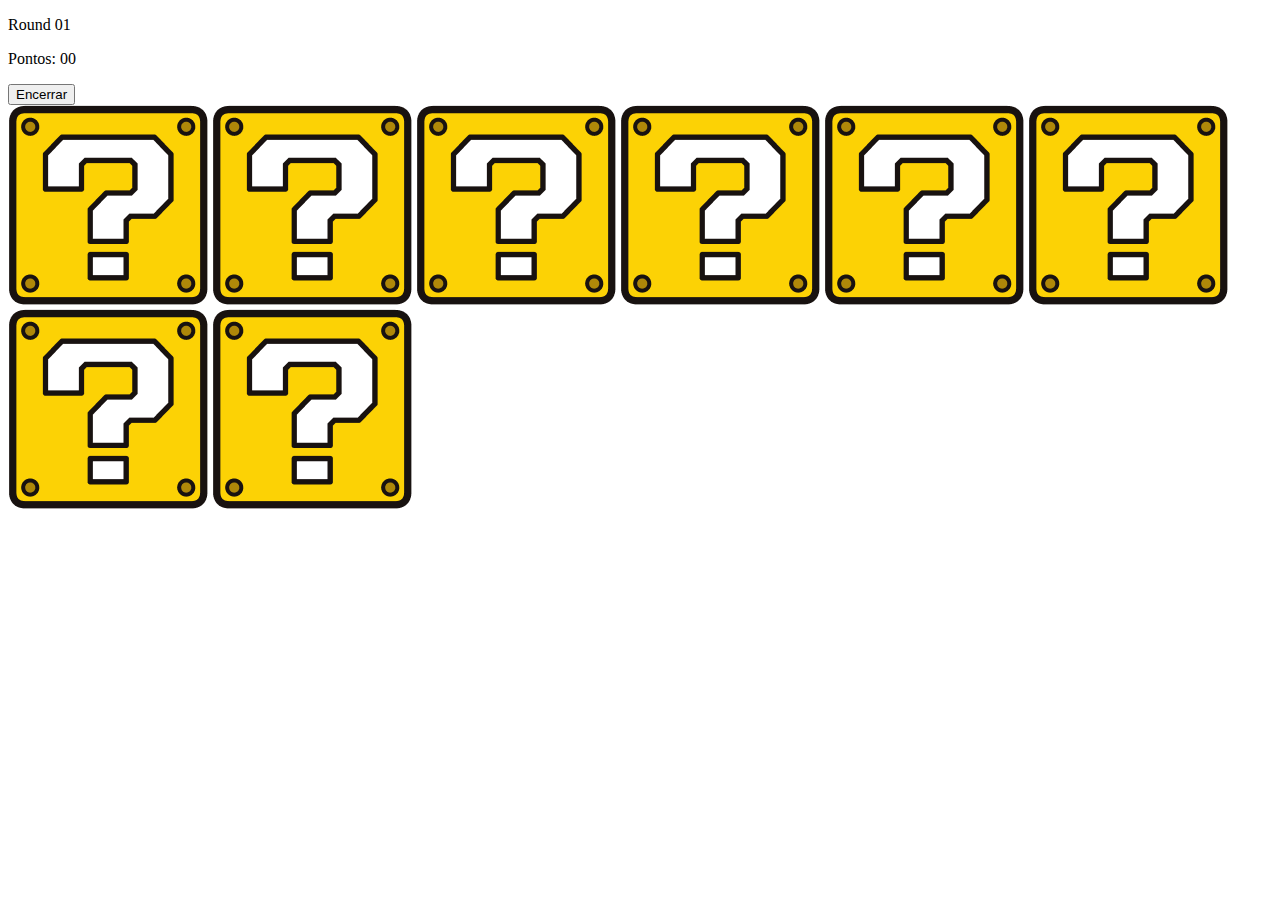
==== jogo.html @ 510e6f21 "Estrutura básica HTML" ====
<!DOCTYPE html>
<html lang="en">
<head>
    <meta charset="UTF-8">
    <meta name="viewport" content="width=device-width, initial-scale=1.0">
    <title>Mario Memory</title>
</head>
<body>
    <header>
        <p>Round <span>01</span></p>
        <p>Pontos: <span>00</span></p>
        <button>Encerrar</button>
    </header>
    <main>
        <img src="./src/img/QuestionBlock.png" alt="Card do Jogo">
        <img src="./src/img/QuestionBlock.png" alt="Card do Jogo">
        <img src="./src/img/QuestionBlock.png" alt="Card do Jogo">
        <img src="./src/img/QuestionBlock.png" alt="Card do Jogo">
        <img src="./src/img/QuestionBlock.png" alt="Card do Jogo">
        <img src="./src/img/QuestionBlock.png" alt="Card do Jogo">
        <img src="./src/img/QuestionBlock.png" alt="Card do Jogo">
        <img src="./src/img/QuestionBlock.png" alt="Card do Jogo">
    </main>
</body>
</html>
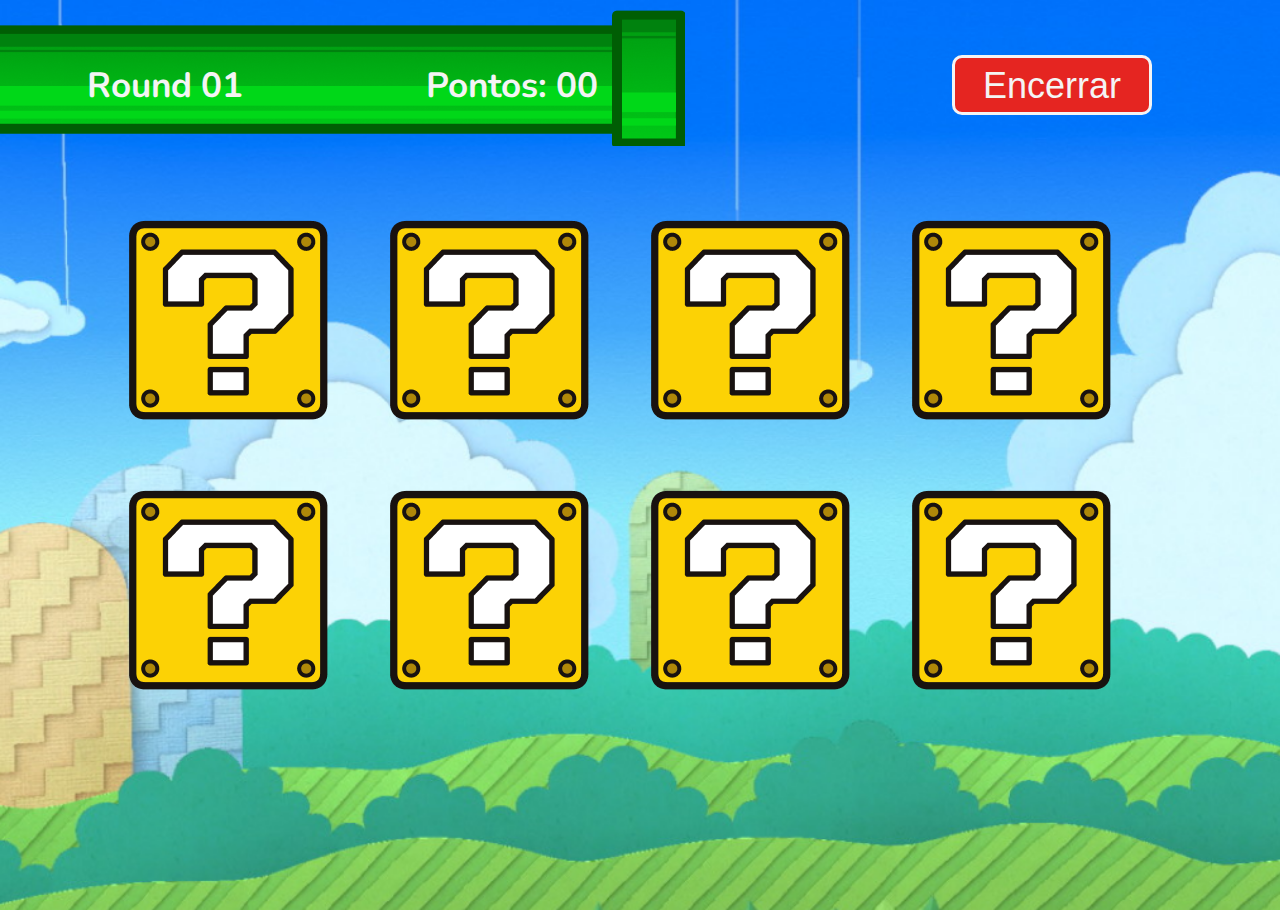
==== commit ed266512: "feat: Game Page" ====
--- a/jogo.html
+++ b/jogo.html
@@ -3,13 +3,20 @@
 <head>
     <meta charset="UTF-8">
     <meta name="viewport" content="width=device-width, initial-scale=1.0">
+    <link rel="stylesheet" type="text/css" href="src/css/reset.css">
+    <link rel="preconnect" href="https://fonts.googleapis.com">
+    <link rel="preconnect" href="https://fonts.gstatic.com" crossorigin>
+    <link href="https://fonts.googleapis.com/css2?family=Nunito:wght@200;300;400;500;600;700;800;900&display=swap" rel="stylesheet">
+    <link rel="stylesheet" type="text/css" href="src/css/jogo.css">
     <title>Mario Memory</title>
 </head>
 <body>
     <header>
-        <p>Round <span>01</span></p>
-        <p>Pontos: <span>00</span></p>
-        <button>Encerrar</button>
+        <div id="cano">
+            <p>Round <span>01</span></p>
+            <p>Pontos: <span>00</span></p>
+        </div>
+        <button id="btn-finish" >Encerrar</button>
     </header>
     <main>
         <img src="./src/img/QuestionBlock.png" alt="Card do Jogo">
--- a/src/css/jogo.css
+++ b/src/css/jogo.css
@@ -0,0 +1,67 @@
+body {
+    background-image: url("../img/bg.png");
+    background-repeat: no-repeat;
+    background-size: cover;
+    height: 100vh;
+    font-family: 'Nunito', sans-serif;
+    justify-content: center;
+    align-items: center;
+}
+
+header {
+    display: flex;
+    justify-content: space-between;
+    align-items: center;
+    margin: 10px 0px 60px;
+}
+
+#cano {
+    background-image: url("../img/Pipe.png");
+    width: 685px;
+    height: 150px;
+    background-repeat: no-repeat;
+    display: flex;
+    justify-content: space-between;
+    align-items: center;
+    font-weight: 700;
+    font-size: 35px;
+    color: #f4f4f4;
+    line-height: 55px;
+}
+
+#cano p {
+    margin: 0px 70px;
+    padding: 17px;
+}
+
+#btn-finish {
+    background-color: #E52521;
+    width: 200px;
+    height: 60px;
+    top: 49px;
+    left: 984px;
+    border: 3px solid #f4f4f4;
+    border-radius: 10px;
+    color: #f4f4f4;
+    font-weight: 400;
+    font-size: 36px;
+    text-align: center;
+    margin-right: 10%;
+    line-height: 49px;
+}
+
+#btn-finish:hover {
+    color: #E52521;
+    background-color: #f4f4f4;
+    border: 3px solid #E52521;
+    cursor: pointer;
+}
+
+main {
+    display: grid;
+    grid-template-columns: auto auto auto auto;
+    margin: 0 auto;
+    width: 80%;
+    grid-column-gap: 20px;
+    grid-row-gap: 70px;
+}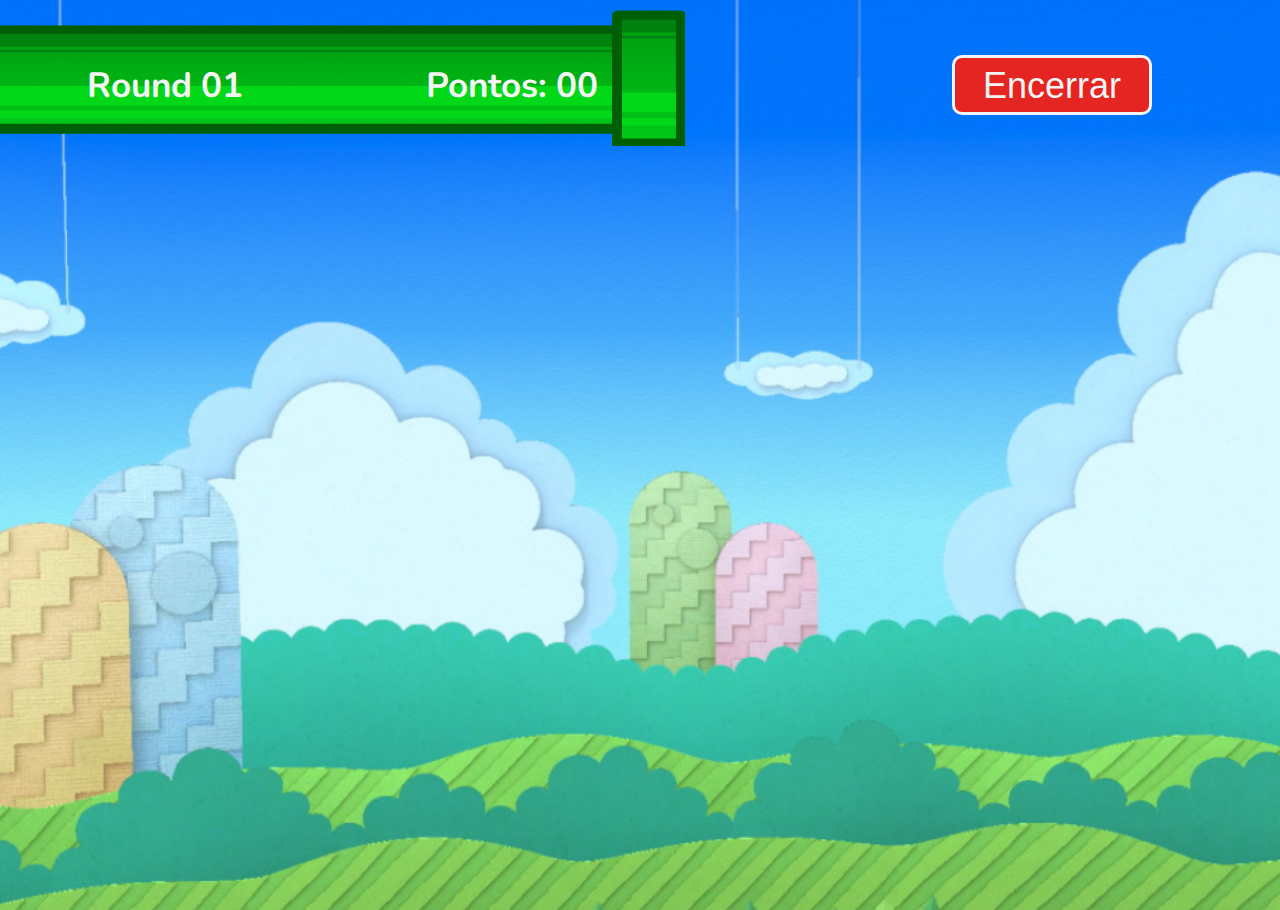
==== commit 125bfb32: "fix: Score Id" ====
--- a/jogo.html
+++ b/jogo.html
@@ -14,19 +14,21 @@
     <header>
         <div id="cano">
             <p>Round <span>01</span></p>
-            <p>Pontos: <span>00</span></p>
+            <p>Pontos: <span id="placar">00</span></p>
         </div>
         <button id="btn-finish" >Encerrar</button>
     </header>
-    <main>
+    <main id="main">
+    <!--<img src="./src/img/QuestionBlock.png" alt="Card do Jogo">
         <img src="./src/img/QuestionBlock.png" alt="Card do Jogo">
         <img src="./src/img/QuestionBlock.png" alt="Card do Jogo">
         <img src="./src/img/QuestionBlock.png" alt="Card do Jogo">
         <img src="./src/img/QuestionBlock.png" alt="Card do Jogo">
         <img src="./src/img/QuestionBlock.png" alt="Card do Jogo">
         <img src="./src/img/QuestionBlock.png" alt="Card do Jogo">
-        <img src="./src/img/QuestionBlock.png" alt="Card do Jogo">
-        <img src="./src/img/QuestionBlock.png" alt="Card do Jogo">
+        <img src="./src/img/QuestionBlock.png" alt="Card do Jogo">-->
     </main>
+    <script src="./src/js/database.js"></script>
+    <script src="./src/js/script.js"></script>
 </body>
 </html>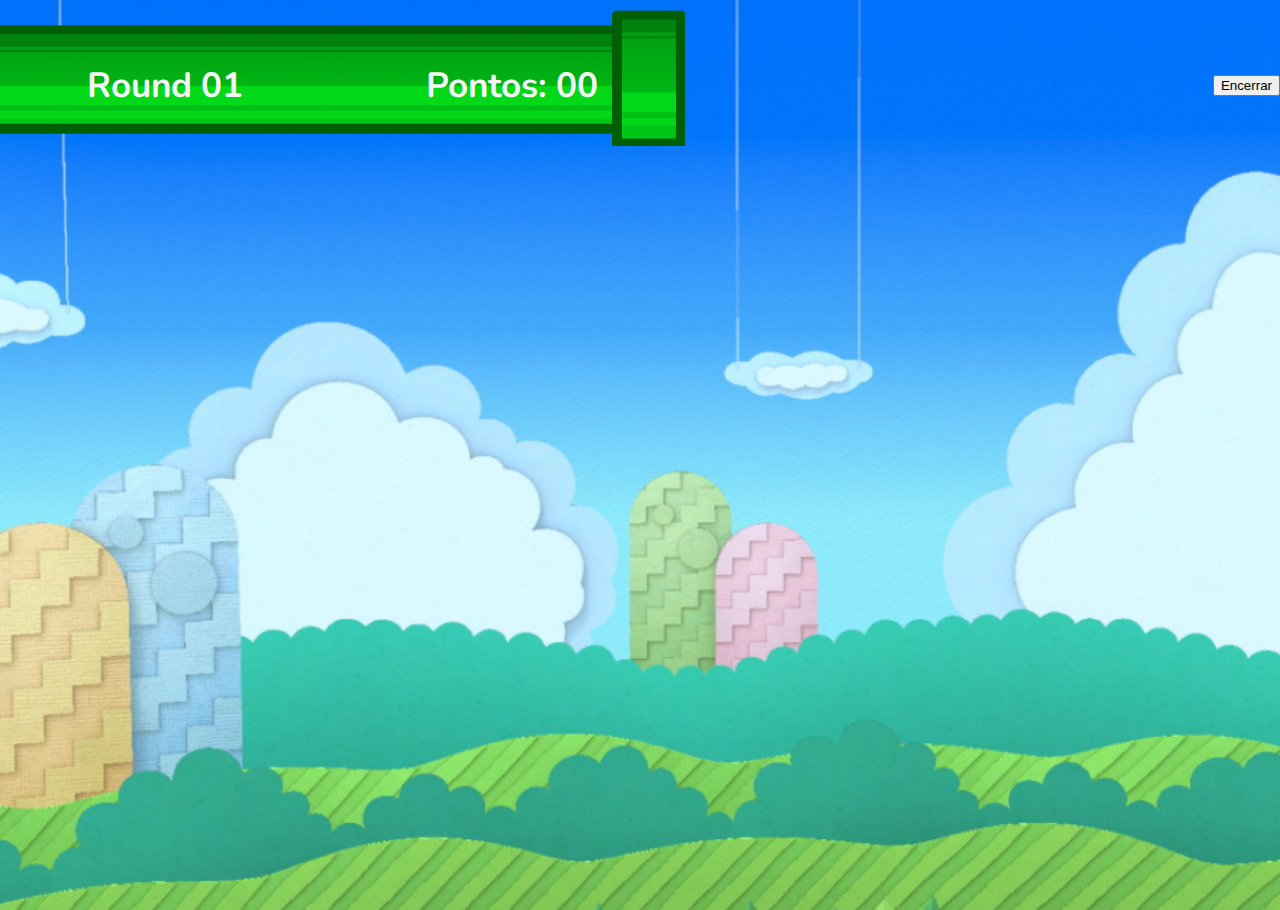
==== commit 6775abbc: "feat: Button Finish" ====
--- a/jogo.html
+++ b/jogo.html
@@ -16,7 +16,7 @@
             <p>Round <span>01</span></p>
             <p>Pontos: <span id="placar">00</span></p>
         </div>
-        <button id="btn-finish" >Encerrar</button>
+        <button id="encerrar" >Encerrar</button>
     </header>
     <main id="main">
     <!--<img src="./src/img/QuestionBlock.png" alt="Card do Jogo">
